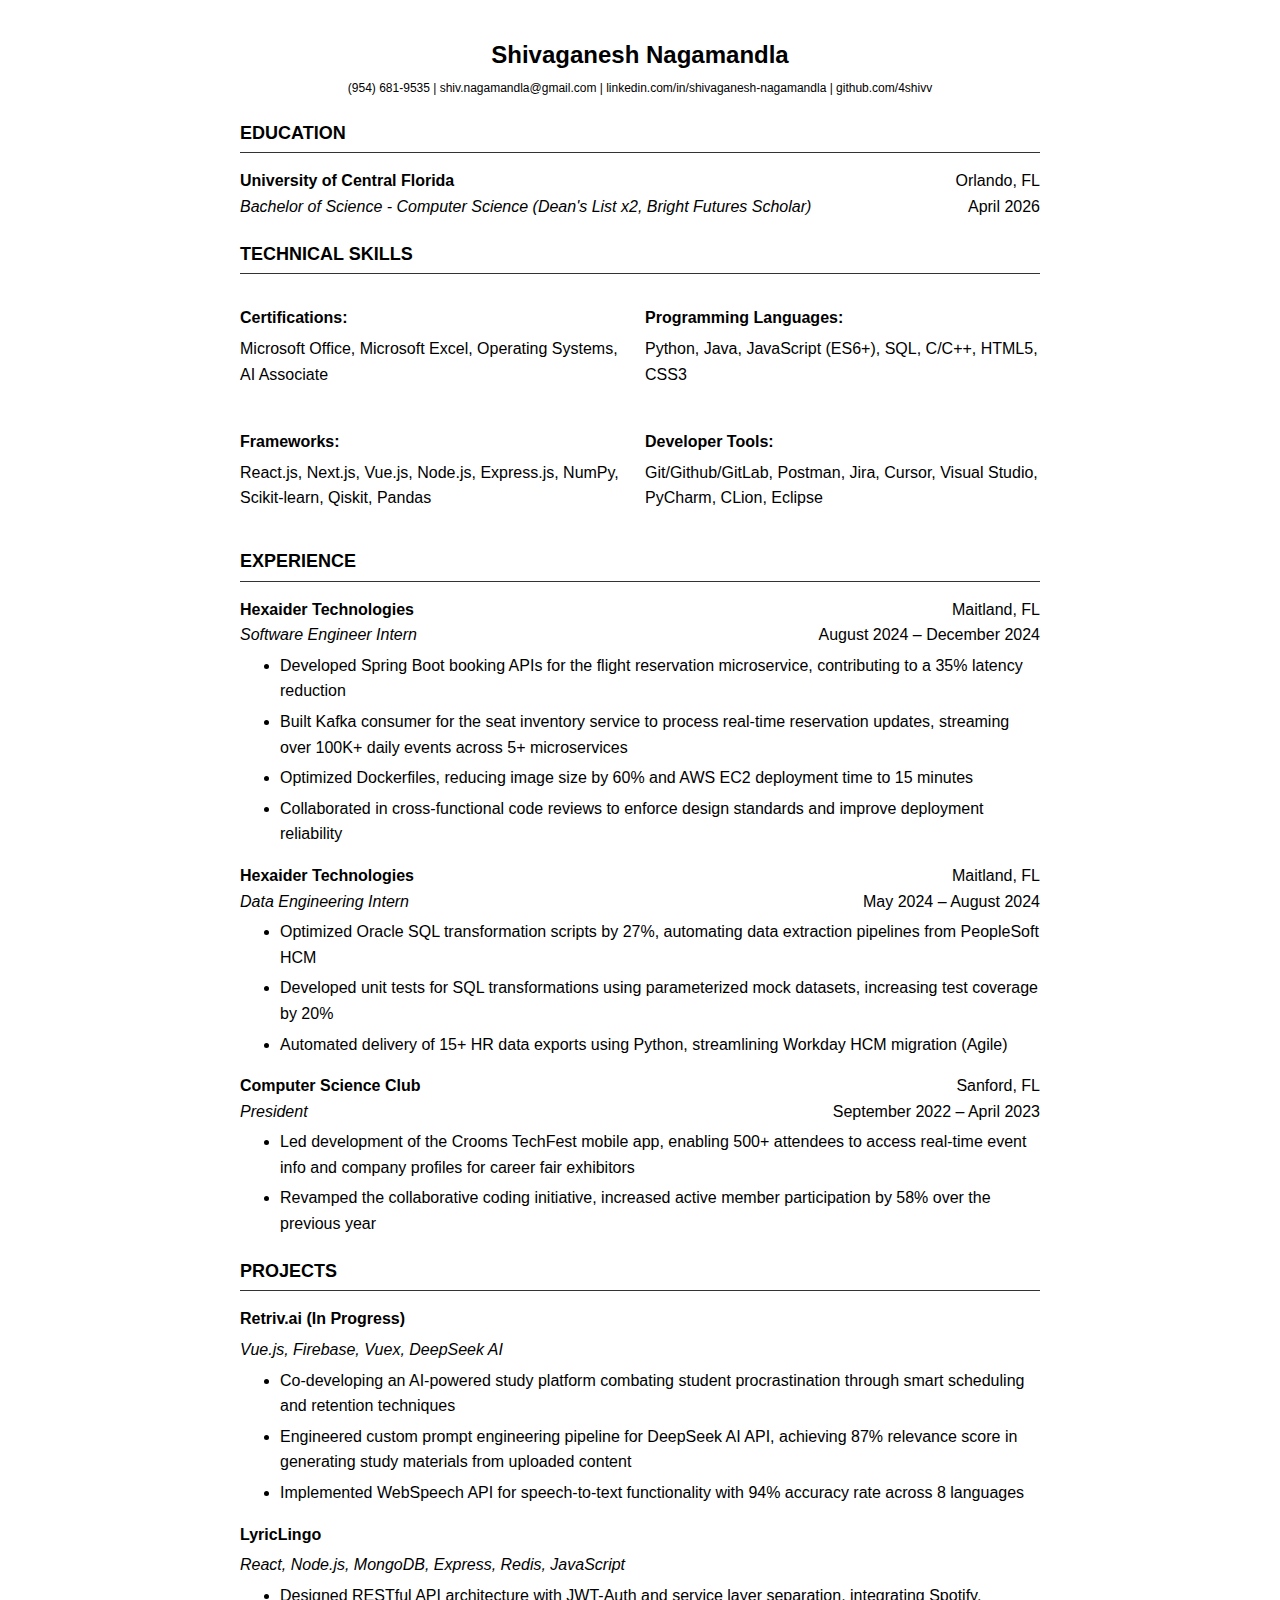
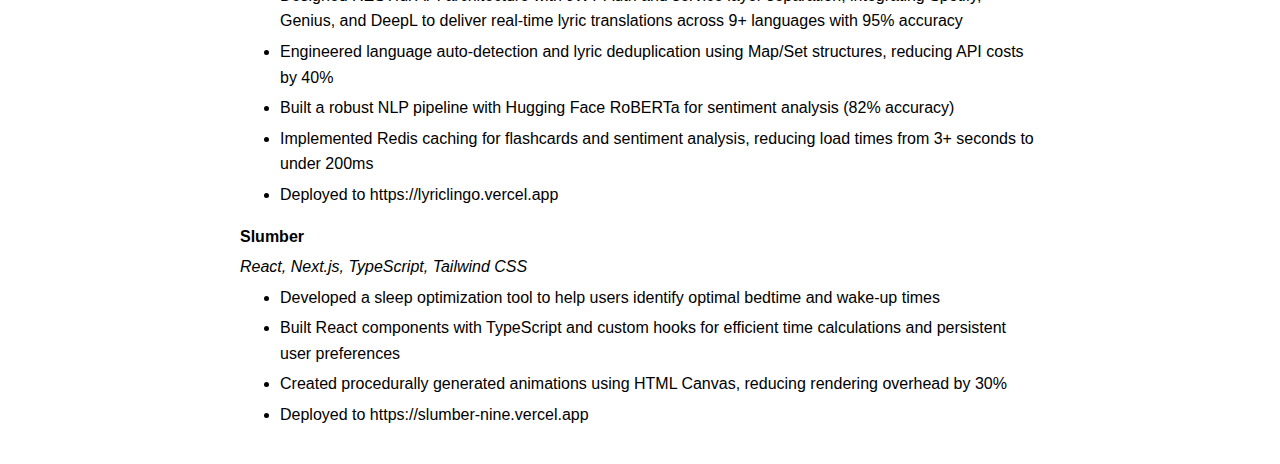
==== assets/resume.html @ 7975f6ca "New swe changes and resume link addition" ====
<!DOCTYPE html>
<html lang="en">
<head>
    <meta charset="UTF-8">
    <meta name="viewport" content="width=device-width, initial-scale=1.0">
    <title>Shivaganesh Nagamandla - Resume</title>
    <style>
        body {
            font-family: 'Arial', sans-serif;
            line-height: 1.6;
            max-width: 800px;
            margin: 0 auto;
            padding: 20px;
        }
        h1 {
            text-align: center;
            font-size: 24px;
            margin-bottom: 5px;
        }
        .contact-info {
            text-align: center;
            font-size: 12px;
            margin-bottom: 20px;
        }
        h2 {
            border-bottom: 1px solid #333;
            padding-bottom: 5px;
            margin-top: 20px;
            font-size: 18px;
        }
        .education, .experience, .project {
            margin-bottom: 15px;
        }
        .school, .company, .project-title {
            font-weight: bold;
        }
        .degree, .position {
            font-style: italic;
        }
        .date {
            float: right;
        }
        ul {
            margin-top: 5px;
        }
        li {
            margin-bottom: 5px;
        }
        .skills-grid {
            display: grid;
            grid-template-columns: repeat(2, 1fr);
            gap: 10px;
        }
        .skill-category h3 {
            margin-bottom: 5px;
            font-size: 16px;
        }
        .skill-category p {
            margin-top: 0;
        }
        .tech-stack {
            margin-top: 5px;
            margin-bottom: 5px;
            font-style: italic;
        }
    </style>
</head>
<body>
    <header>
        <h1>Shivaganesh Nagamandla</h1>
        <div class="contact-info">
            (954) 681-9535 | shiv.nagamandla@gmail.com | linkedin.com/in/shivaganesh-nagamandla | github.com/4shivv
        </div>
    </header>

    <section>
        <h2>EDUCATION</h2>
        <div class="education">
            <span class="school">University of Central Florida</span>
            <span class="date">Orlando, FL</span><br>
            <span class="degree">Bachelor of Science - Computer Science (Dean's List x2, Bright Futures Scholar)</span>
            <span class="date">April 2026</span>
        </div>
    </section>

    <section>
        <h2>TECHNICAL SKILLS</h2>
        <div class="skills-grid">
            <div class="skill-category">
                <h3>Certifications:</h3>
                <p>Microsoft Office, Microsoft Excel, Operating Systems, AI Associate</p>
            </div>
            <div class="skill-category">
                <h3>Programming Languages:</h3>
                <p>Python, Java, JavaScript (ES6+), SQL, C/C++, HTML5, CSS3</p>
            </div>
            <div class="skill-category">
                <h3>Frameworks:</h3>
                <p>React.js, Next.js, Vue.js, Node.js, Express.js, NumPy, Scikit-learn, Qiskit, Pandas</p>
            </div>
            <div class="skill-category">
                <h3>Developer Tools:</h3>
                <p>Git/Github/GitLab, Postman, Jira, Cursor, Visual Studio, PyCharm, CLion, Eclipse</p>
            </div>
        </div>
    </section>

    <section>
        <h2>EXPERIENCE</h2>
        <div class="experience">
            <span class="company">Hexaider Technologies</span>
            <span class="date">Maitland, FL</span><br>
            <span class="position">Software Engineer Intern</span>
            <span class="date">August 2024 – December 2024</span>
            <ul>
                <li>Developed Spring Boot booking APIs for the flight reservation microservice, contributing to a 35% latency reduction</li>
                <li>Built Kafka consumer for the seat inventory service to process real-time reservation updates, streaming over 100K+ daily events across 5+ microservices</li>
                <li>Optimized Dockerfiles, reducing image size by 60% and AWS EC2 deployment time to 15 minutes</li>
                <li>Collaborated in cross-functional code reviews to enforce design standards and improve deployment reliability</li>
            </ul>
        </div>
        <div class="experience">
            <span class="company">Hexaider Technologies</span>
            <span class="date">Maitland, FL</span><br>
            <span class="position">Data Engineering Intern</span>
            <span class="date">May 2024 – August 2024</span>
            <ul>
                <li>Optimized Oracle SQL transformation scripts by 27%, automating data extraction pipelines from PeopleSoft HCM</li>
                <li>Developed unit tests for SQL transformations using parameterized mock datasets, increasing test coverage by 20%</li>
                <li>Automated delivery of 15+ HR data exports using Python, streamlining Workday HCM migration (Agile)</li>
            </ul>
        </div>
        <div class="experience">
            <span class="company">Computer Science Club</span>
            <span class="date">Sanford, FL</span><br>
            <span class="position">President</span>
            <span class="date">September 2022 – April 2023</span>
            <ul>
                <li>Led development of the Crooms TechFest mobile app, enabling 500+ attendees to access real-time event info and company profiles for career fair exhibitors</li>
                <li>Revamped the collaborative coding initiative, increased active member participation by 58% over the previous year</li>
            </ul>
        </div>
    </section>

    <section>
        <h2>PROJECTS</h2>
        <div class="project">
            <span class="project-title">Retriv.ai (In Progress)</span>
            <div class="tech-stack">Vue.js, Firebase, Vuex, DeepSeek AI</div>
            <ul>
                <li>Co-developing an AI-powered study platform combating student procrastination through smart scheduling and retention techniques</li>
                <li>Engineered custom prompt engineering pipeline for DeepSeek AI API, achieving 87% relevance score in generating study materials from uploaded content</li>
                <li>Implemented WebSpeech API for speech-to-text functionality with 94% accuracy rate across 8 languages</li>
            </ul>
        </div>
        <div class="project">
            <span class="project-title">LyricLingo</span>
            <div class="tech-stack">React, Node.js, MongoDB, Express, Redis, JavaScript</div>
            <ul>
                <li>Designed RESTful API architecture with JWT-Auth and service layer separation, integrating Spotify, Genius, and DeepL to deliver real-time lyric translations across 9+ languages with 95% accuracy</li>
                <li>Engineered language auto-detection and lyric deduplication using Map/Set structures, reducing API costs by 40%</li>
                <li>Built a robust NLP pipeline with Hugging Face RoBERTa for sentiment analysis (82% accuracy)</li>
                <li>Implemented Redis caching for flashcards and sentiment analysis, reducing load times from 3+ seconds to under 200ms</li>
                <li>Deployed to https://lyriclingo.vercel.app</li>
            </ul>
        </div>
        <div class="project">
            <span class="project-title">Slumber</span>
            <div class="tech-stack">React, Next.js, TypeScript, Tailwind CSS</div>
            <ul>
                <li>Developed a sleep optimization tool to help users identify optimal bedtime and wake-up times</li>
                <li>Built React components with TypeScript and custom hooks for efficient time calculations and persistent user preferences</li>
                <li>Created procedurally generated animations using HTML Canvas, reducing rendering overhead by 30%</li>
                <li>Deployed to https://slumber-nine.vercel.app</li>
            </ul>
        </div>
    </section>
</body>
</html>
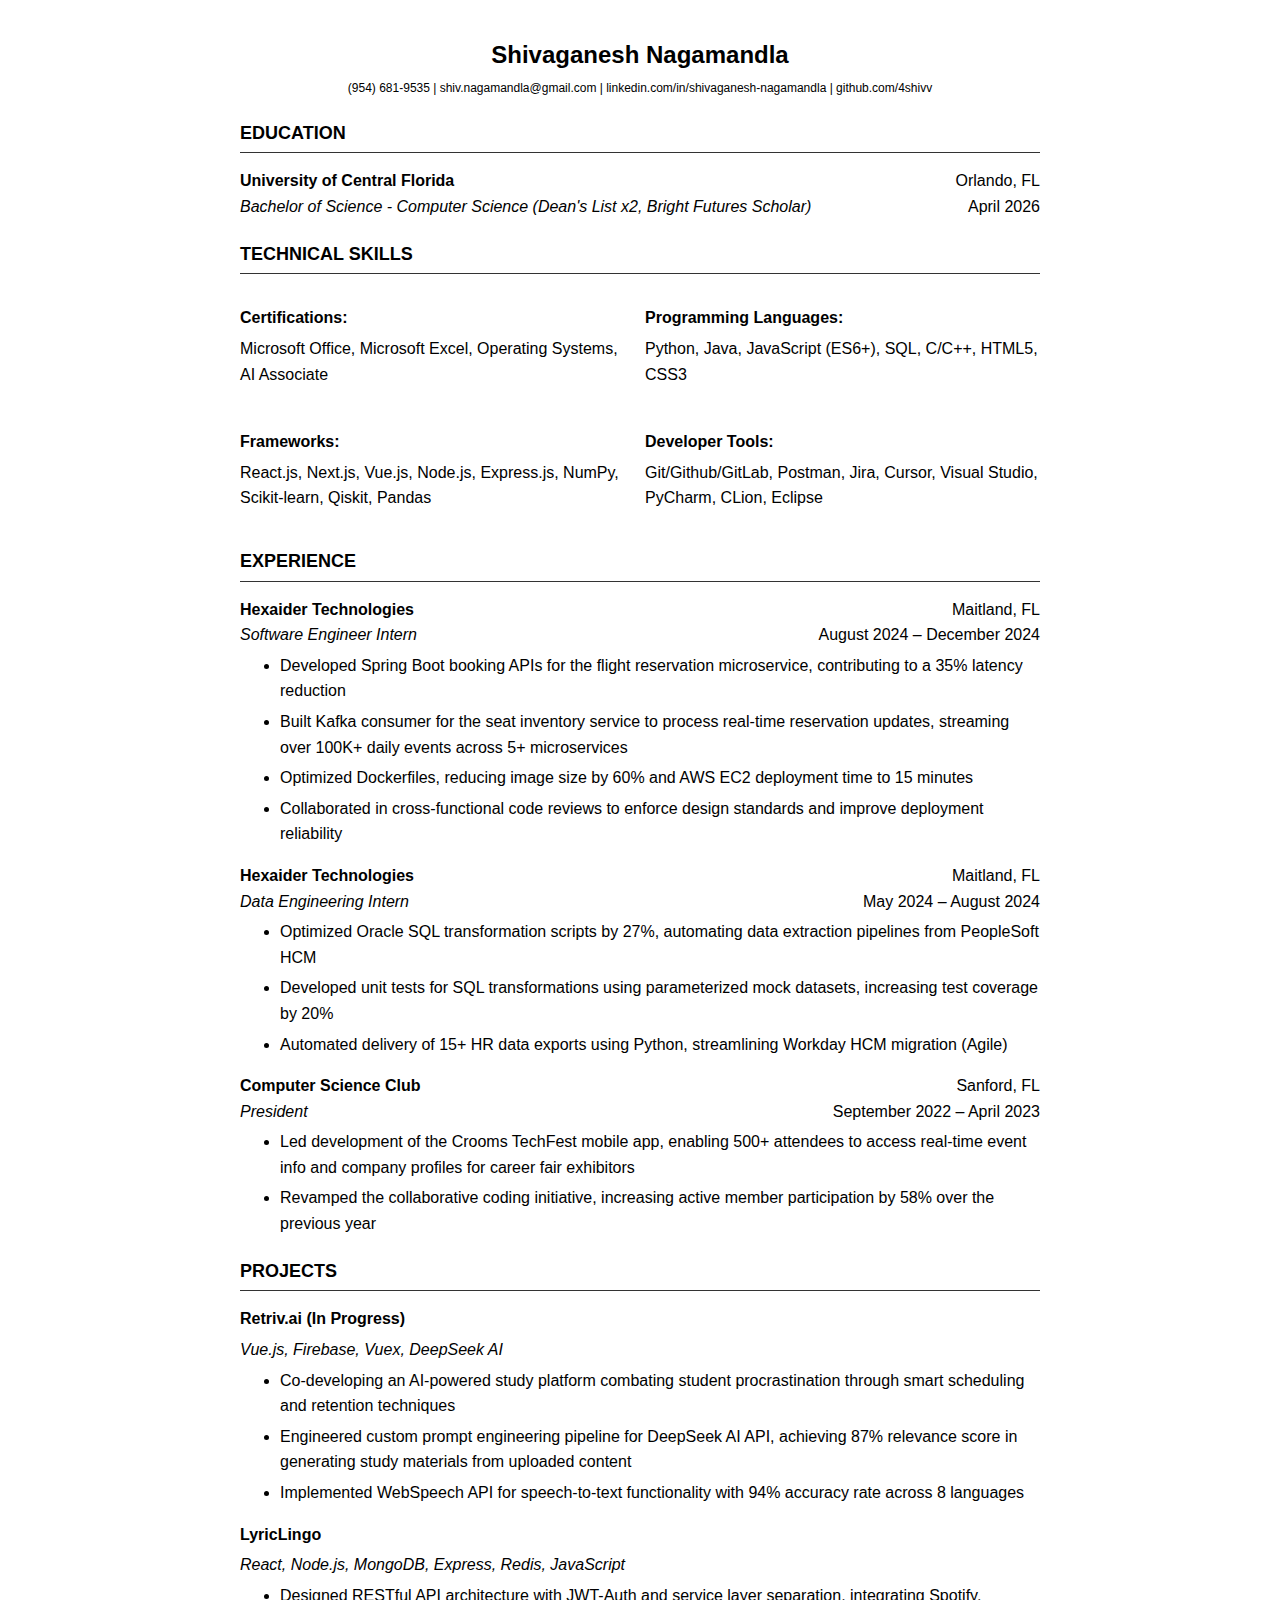
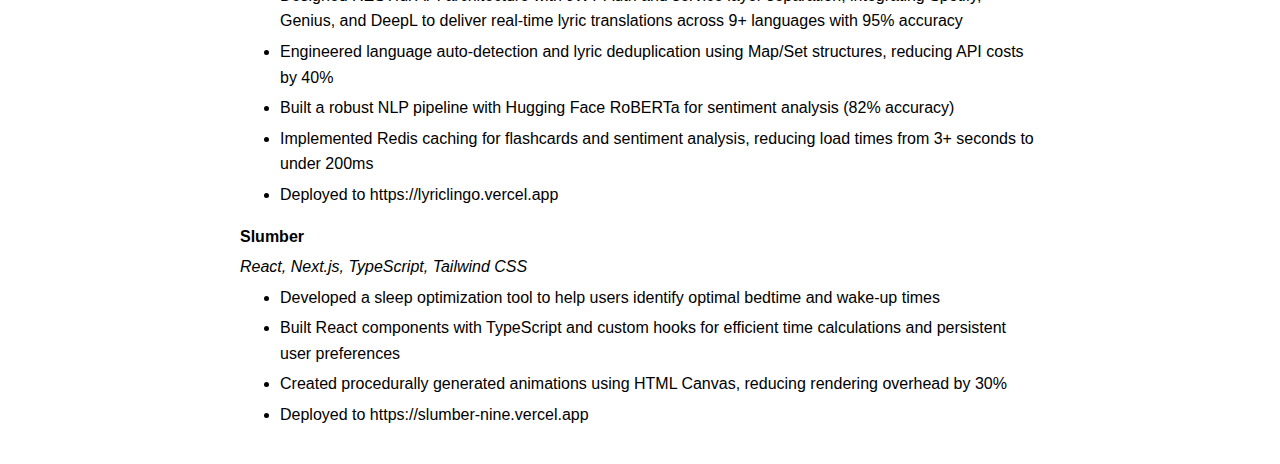
==== commit 2ceb731a: "work experience update" ====
--- a/assets/resume.html
+++ b/assets/resume.html
@@ -137,7 +137,7 @@
             <span class="date">September 2022 – April 2023</span>
             <ul>
                 <li>Led development of the Crooms TechFest mobile app, enabling 500+ attendees to access real-time event info and company profiles for career fair exhibitors</li>
-                <li>Revamped the collaborative coding initiative, increased active member participation by 58% over the previous year</li>
+                <li>Revamped the collaborative coding initiative, increasing active member participation by 58% over the previous year</li>
             </ul>
         </div>
     </section>
